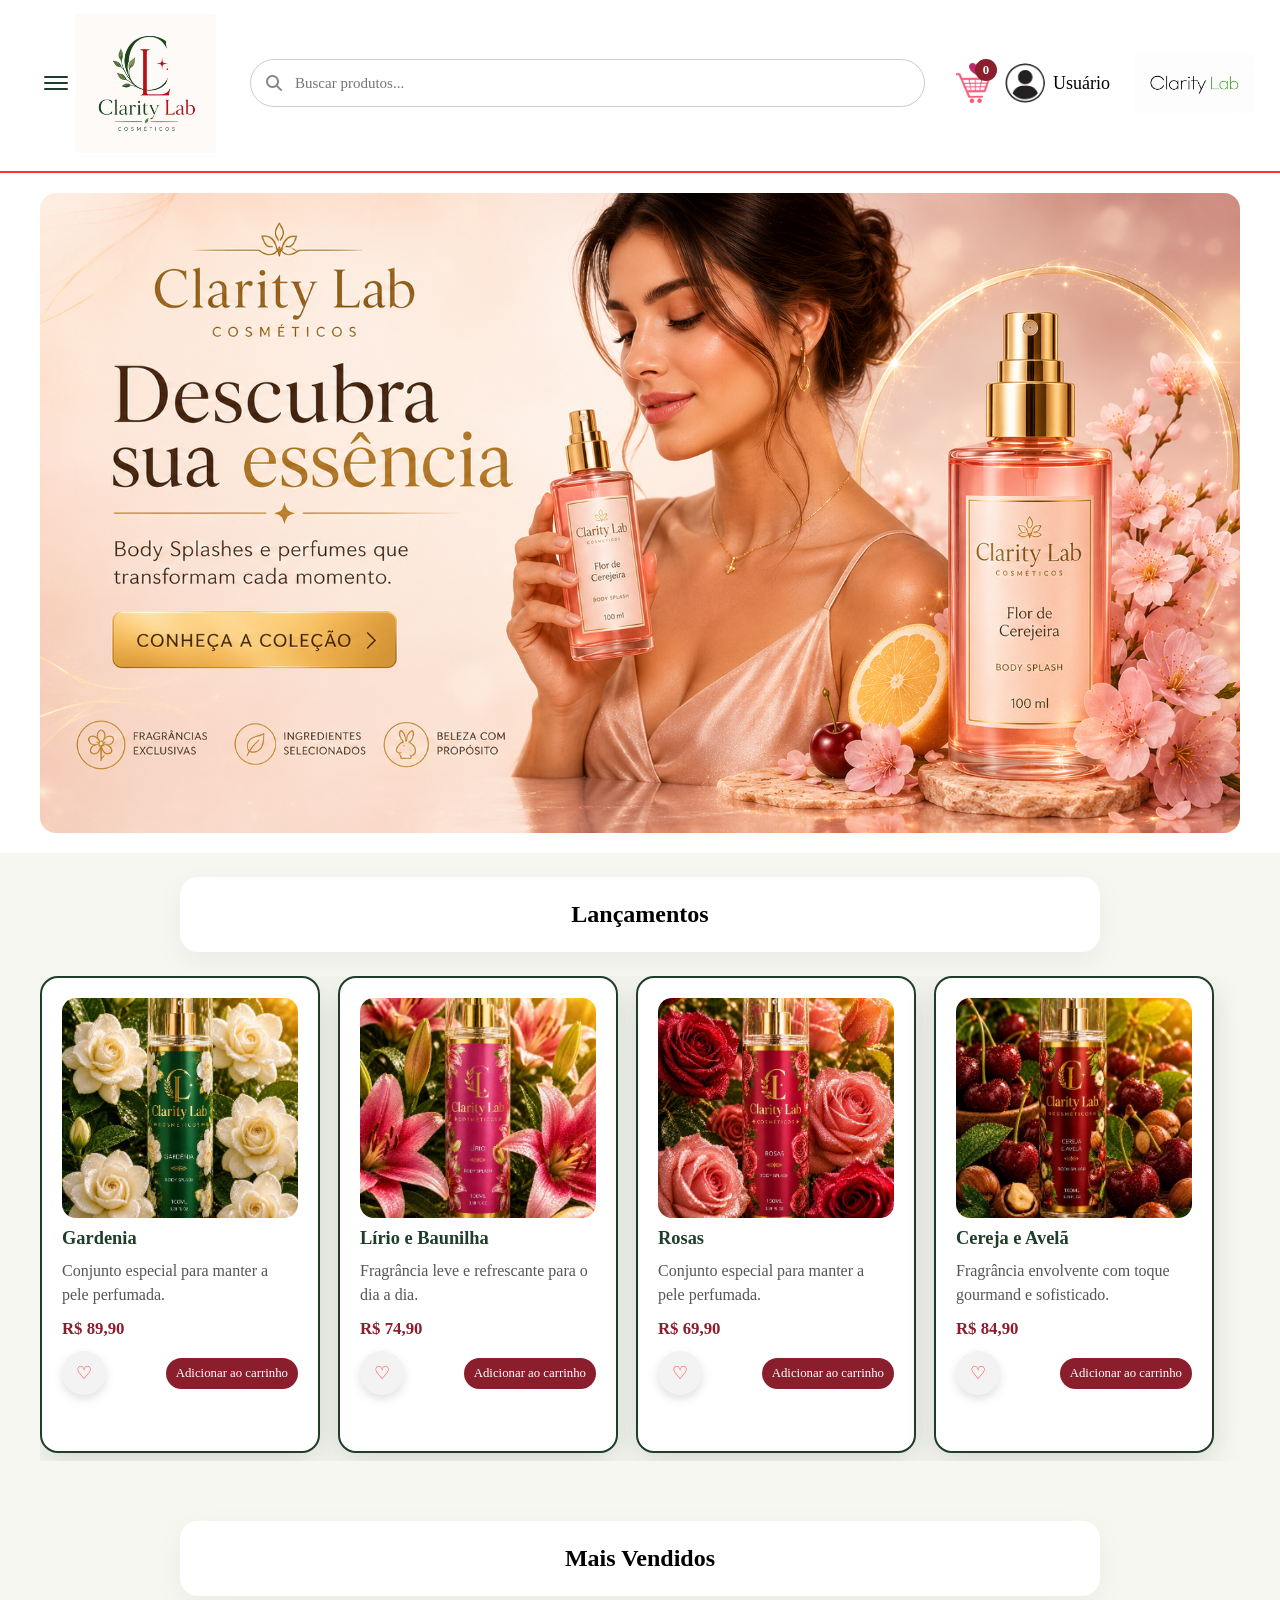
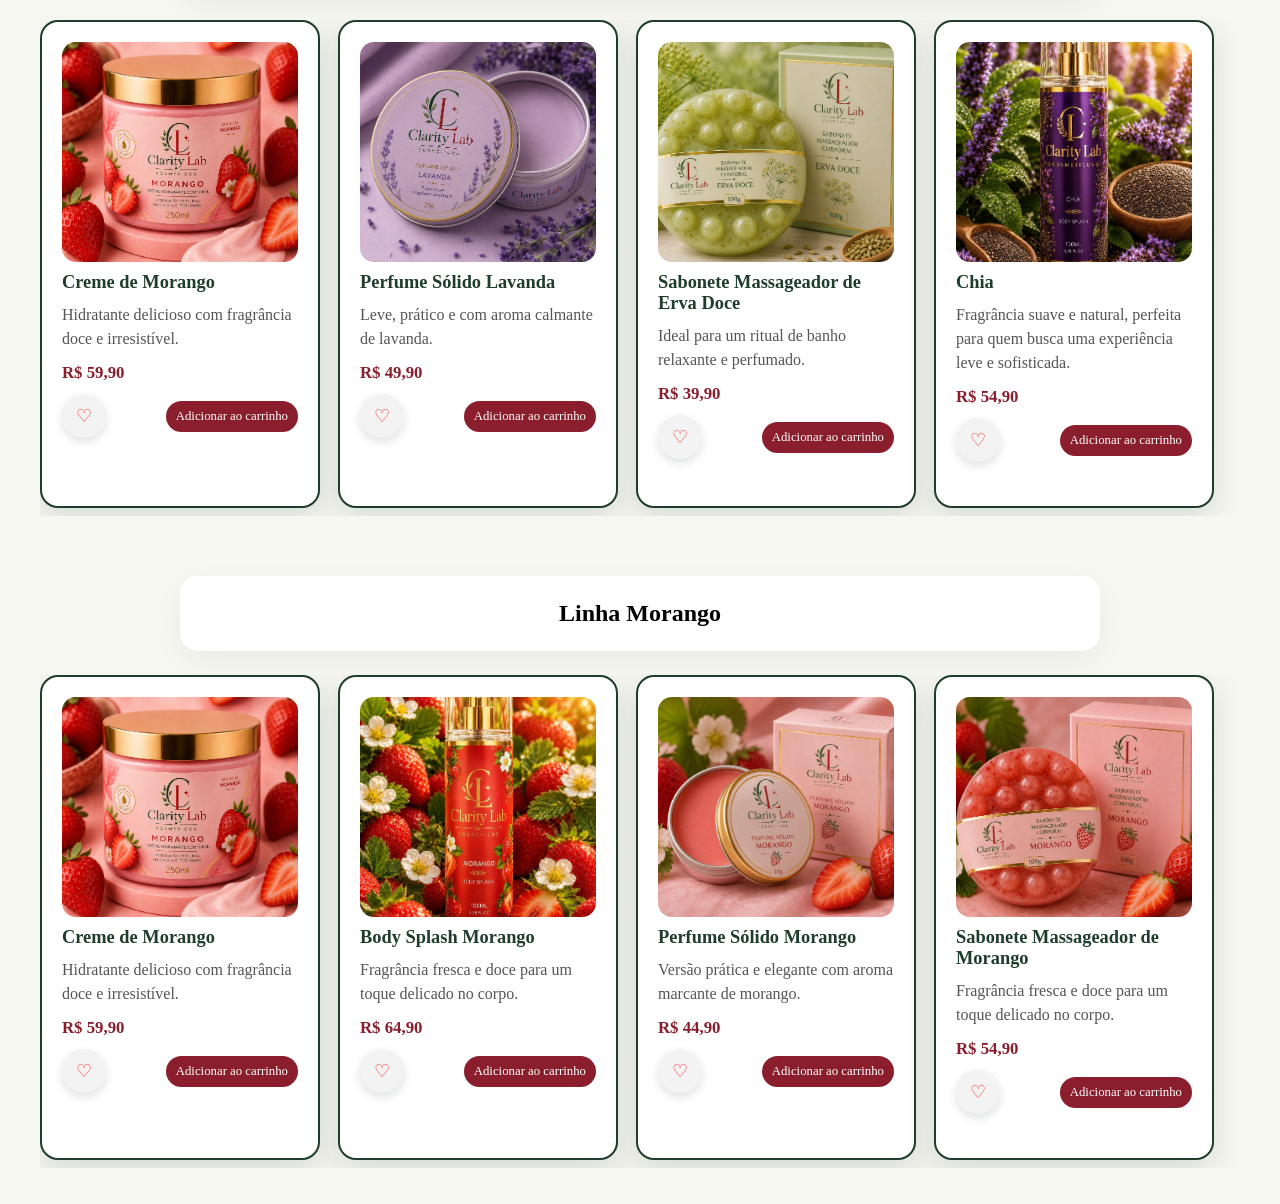
==== index.html @ f480bcc3 "Projeto Integrador 1 Ano do Ensino Medio integrado ao Técnico em Informatica" ====
<!DOCTYPE html>
<html lang="pt-br">
<head>
    <meta charset="UTF-8">
    <meta name="viewport" content="width=device-width, initial-scale=1.0">
    <title>Clarity Lab</title>
    <link rel="stylesheet" href="assets/css/style.css">
    <link rel="stylesheet" href="https://cdnjs.cloudflare.com/ajax/libs/font-awesome/6.5.2/css/all.min.css">
</head>
<body>

    <header class="site-header">
        <div class="header-main">
            <button class="menu-toggle" type="button" aria-label="Abrir menu" aria-expanded="false">
                <span></span>
                <span></span>
                <span></span>
            </button>

            <a class="logo" href="#">
                <img src="assets/images/Mídia.jpeg" alt="Logo">
            </a>

            <div class="busca">
                <i class="fa-solid fa-magnifying-glass"></i>
                <input id="searchInput" type="search" placeholder="Buscar produtos...">
            </div>

            <div class="header-actions">
                <div class="carrinho">
                    <img src="assets/images/carrinho.png" alt="Carrinho">
                </div>

                <button class="usuario" id="userButton" type="button" aria-label="Configurar conta do usuário">
                    <img src="assets/images/Úsuario.webp" alt="Usuário">
                    <span id="userName">Usuário</span>
                </button>
            </div>
            <div class="Marca-da-agua">
            <img src="assets/images/logo 3.png" alt="Marca da água">
        </div>
        </div>

        

        <nav class="menu-mobile" id="menu-mobile">
            <a href="index.html">Início</a>
            <a href="BodySplash.html">Body Splashs</a>
            <a href="cremes.html">Cremes</a>
            <a href="sabonetes.html">Sabonetes</a>
            <a href="kits.html">Kits</a>
            <a href="favoritos.html">Favoritos</a>
            <a href="sobre.html">Sobre</a>
        </nav>
    </header>

    <script src="assets/js/cart.js"></script>
    <script src="assets/js/search.js"></script>
    <script>
        const toggleButton = document.querySelector('.menu-toggle');
        const mobileMenu = document.querySelector('.menu-mobile');

        if (toggleButton && mobileMenu) {
            toggleButton.addEventListener('click', () => {
                const isOpen = mobileMenu.classList.toggle('open');
                toggleButton.setAttribute('aria-expanded', isOpen);
            });
        }

        const userButton = document.querySelector('#userButton');
        const userName = document.querySelector('#userName');

        function loadUserName() {
            const savedName = localStorage.getItem('userName');
            if (savedName && userName) {
                userName.textContent = savedName;
            }
        }

        function updateUserName() {
            const currentName = localStorage.getItem('userName') || 'Usuário';
            const newName = prompt('Digite o nome da conta:', currentName);
            if (newName !== null) {
                const formatted = newName.trim() || 'Usuário';
                localStorage.setItem('userName', formatted);
                if (userName) {
                    userName.textContent = formatted;
                }
            }
        }

        if (userButton) {
            userButton.addEventListener('click', updateUserName);
        }

        loadUserName();
    </script>

    <main>

   <!--Banner-->

   <section class="perfumaria-banner">
        <img src="assets/images/banner.png" alt="banner">

    </section>
    <section class="category-section">
        <div class="category-card">
            <h1>Lançamentos</h1>
        </div>
        <div class="products-grid">
            <article class="product-card">
                <img src="assets/images/Gardenia.jpg" alt="Gardenia" />
                <h2>Gardenia</h2>
                <p>Conjunto especial para manter a pele perfumada.</p>
                <span class="product-price">R$ 89,90</span>
                <div class="product-actions">
                    <button class="favorite-btn" type="button" aria-label="Favoritar Gardenia">♡</button>
                    <button class="add-to-cart-btn" type="button">Adicionar ao carrinho</button>
                </div>
            </article>
            <article class="product-card">
                <img src="assets/images/LirioBaunilha.jpg" alt="Lírio e Baunilha" />
                <h2>Lírio e Baunilha</h2>
                <p>Fragrância leve e refrescante para o dia a dia.</p>
                <span class="product-price">R$ 74,90</span>
                <div class="product-actions">
                    <button class="favorite-btn" type="button" aria-label="Favoritar Lírio e Baunilha">♡</button>
                    <button class="add-to-cart-btn" type="button">Adicionar ao carrinho</button>
                </div>
            </article>
            <article class="product-card">
                <img src="assets/images/Rosas.jpg" alt="Rosas" />
                <h2>Rosas</h2>
                <p>Conjunto especial para manter a pele perfumada.</p>
                <span class="product-price">R$ 69,90</span>
                <div class="product-actions">
                    <button class="favorite-btn" type="button" aria-label="Favoritar Rosas">♡</button>
                    <button class="add-to-cart-btn" type="button">Adicionar ao carrinho</button>
                </div>
            </article>
            <article class="product-card">
                <img src="assets/images/CerejaAvela.jpg" alt="Cereja e Avelã" />
                <h2>Cereja e Avelã</h2>
                <p>Fragrância envolvente com toque gourmand e sofisticado.</p>
                <span class="product-price">R$ 84,90</span>
                <div class="product-actions">
                    <button class="favorite-btn" type="button" aria-label="Favoritar Cereja e Avelã">♡</button>
                    <button class="add-to-cart-btn" type="button">Adicionar ao carrinho</button>
                </div>
            </article>

        </div>
    </section>
    <section class="category-section">
        <div class="category-card">
            <h1>Mais Vendidos</h1>
        </div>
        <div class="products-grid mais-vendidos-grid">
            <article class="product-card">
                <img src="assets/images/CremeMorango.png" alt="Creme de Morango" />
                <h2>Creme de Morango</h2>
                <p>Hidratante delicioso com fragrância doce e irresistível.</p>
                <span class="product-price">R$ 59,90</span>
                <div class="product-actions">
                    <button class="favorite-btn" type="button" aria-label="Favoritar Creme de Morango">♡</button>
                    <button class="add-to-cart-btn" type="button">Adicionar ao carrinho</button>
                </div>
            </article>
            <article class="product-card">
                <img src="assets/images/PerfumeSolido.png" alt="Perfume Sólido Lavanda" />
                <h2>Perfume Sólido Lavanda</h2>
                <p>Leve, prático e com aroma calmante de lavanda.</p>
                <span class="product-price">R$ 49,90</span>
                <div class="product-actions">
                    <button class="favorite-btn" type="button" aria-label="Favoritar Perfume Sólido Lavanda">♡</button>
                    <button class="add-to-cart-btn" type="button">Adicionar ao carrinho</button>
                </div>
            </article>
            <article class="product-card">
                <img src="assets/images/SaboneteMassageador.png" alt="Sabonete Massageador de Erva Doce" />
                <h2>Sabonete Massageador de Erva Doce</h2>
                <p>Ideal para um ritual de banho relaxante e perfumado.</p>
                <span class="product-price">R$ 39,90</span>
                <div class="product-actions">
                    <button class="favorite-btn" type="button" aria-label="Favoritar Sabonete Massageador de Erva Doce">♡</button>
                    <button class="add-to-cart-btn" type="button">Adicionar ao carrinho</button>
                </div>
            </article>
            <article class="product-card">
                <img src="assets/images/Chia.jpg" alt="Chia" />
                <h2>Chia</h2>
                <p>Fragrância suave e natural, perfeita para quem busca uma experiência leve e sofisticada.</p>
                <span class="product-price">R$ 54,90</span>
                <div class="product-actions">
                    <button class="favorite-btn" type="button" aria-label="Favoritar Chia">♡</button>
                    <button class="add-to-cart-btn" type="button">Adicionar ao carrinho</button>
                </div>
            </article>
        </div>
    </section>
    <section class="category-section">
        <div class="category-card">
            <h1>Linha Morango</h1>
        </div>
        <div class="products-grid mais-vendidos-grid">
            <article class="product-card">
                <img src="assets/images/CremeMorango.png" alt="Creme de Morango" />
                <h2>Creme de Morango</h2>
                <p>Hidratante delicioso com fragrância doce e irresistível.</p>
                <span class="product-price">R$ 59,90</span>
                <div class="product-actions">
                    <button class="favorite-btn" type="button" aria-label="Favoritar Creme de Morango">♡</button>
                    <button class="add-to-cart-btn" type="button">Adicionar ao carrinho</button>
                </div>
            </article>
            <article class="product-card">
                <img src="assets/images/BodySplashMorango.jpg" alt="Body Splash Morango" />
                <h2>Body Splash Morango</h2>
                <p>Fragrância fresca e doce para um toque delicado no corpo.</p>
                <span class="product-price">R$ 64,90</span>
                <div class="product-actions">
                    <button class="favorite-btn" type="button" aria-label="Favoritar Body Splash Morango">♡</button>
                    <button class="add-to-cart-btn" type="button">Adicionar ao carrinho</button>
                </div>
            </article>
            <article class="product-card">
                <img src="assets/images/PerfumeSolidoMorango.png" alt="Perfume Sólido Morango" />
                <h2>Perfume Sólido Morango</h2>
                <p>Versão prática e elegante com aroma marcante de morango.</p>
                <span class="product-price">R$ 44,90</span>
                <div class="product-actions">
                    <button class="favorite-btn" type="button" aria-label="Favoritar Perfume Sólido Morango">♡</button>
                    <button class="add-to-cart-btn" type="button">Adicionar ao carrinho</button>
                </div>
            </article>
            <article class="product-card">
                <img src="assets/images/SaboneteMassageadorMorango.png" alt="Sabonete Massageador de Morango" />
                <h2>Sabonete Massageador de Morango</h2>
                <p>Fragrância fresca e doce para um toque delicado no corpo.</p>
                <span class="product-price">R$ 54,90</span>
                <div class="product-actions">
                    <button class="favorite-btn" type="button" aria-label="Favoritar Sabonete Massageador de Morango">♡</button>
                    <button class="add-to-cart-btn" type="button">Adicionar ao carrinho</button>
                </div>
            </article>
        </div>
    </section>
    </main>

    <script>
        const favoriteButtons = document.querySelectorAll('.favorite-btn');
        const favoriteProducts = JSON.parse(localStorage.getItem('favorites') || '[]');

        function saveFavorites() {
            localStorage.setItem('favorites', JSON.stringify(favoriteProducts));
        }

        favoriteButtons.forEach(button => {
            const productCard = button.closest('.product-card');
            const name = productCard?.querySelector('h2')?.textContent?.trim() || '';
            const description = productCard?.querySelector('p')?.textContent?.trim() || '';
            const image = productCard?.querySelector('img')?.getAttribute('src') || '';

            if (favoriteProducts.some(item => item.name === name)) {
                button.classList.add('active');
                button.textContent = '♥';
            }

            button.addEventListener('click', (event) => {
                event.preventDefault();

                const isActive = button.classList.toggle('active');
                button.textContent = isActive ? '♥' : '♡';
                button.setAttribute('aria-pressed', String(isActive));

                if (isActive) {
                    if (!favoriteProducts.some(item => item.name === name)) {
                        favoriteProducts.push({ name, description, image });
                    }
                } else {
                    const index = favoriteProducts.findIndex(item => item.name === name);
                    if (index !== -1) {
                        favoriteProducts.splice(index, 1);
                    }
                }

                saveFavorites();
            });
        });
    </script>
</body>
</html>
---- assets/css/style.css ----
* {
    margin: 0;
    padding: 0;
    box-sizing: border-box;
    font-family: Georgia, serif;
}

body {
    background-color: #fff;
    position: relative;
}

.site-header {
    display: flex;
    flex-direction: column;
    padding: 14px 20px 18px;
    border-bottom: 2px solid #fa3333;
    gap: 12px;
    width: 100%;
    max-width: none;
    margin: 0;
}

/* make header positioning available for mobile menu */
.site-header {
    position: relative;
}

.header-main {
    display: flex;
    align-items: center;
    justify-content: space-between;
    gap: 16px;
    width: 100%;
    flex-wrap: nowrap;
    padding: 0 6px 0 56px;
    position: relative;
}

.menu-toggle {
    display: flex;
    flex-direction: column;
    justify-content: center;
    gap: 4px;
    border: 0;
    background: transparent;
    cursor: pointer;
    padding: 8px;
    z-index: 120;
    position: absolute;
    left: 16px;
    top: 50%;
    transform: translateY(-50%);
}

.menu-toggle span {
    width: 24px;
    height: 2px;
    background-color: #1F3D2B !important;
    border-radius: 2px;
}

/* Mobile menu panel */
.menu-mobile {
    display: none;
    position: absolute;
    left: 16px;
    top: 100%;
    background: #fff;
    box-shadow: 0 6px 18px rgba(0,0,0,0.08);
    border-radius: 8px;
    padding: 10px 12px;
    z-index: 220;
    min-width: 160px;
}

.menu-mobile a {
    padding: 8px 6px;
    color: #222;
}

.menu-mobile.open {
    display: flex;
    flex-direction: column;
}

.logo {
    flex: 0 0 auto;
    display: inline-flex;
    align-items: center;
    justify-content: flex-start;
    margin: 0 6px 0 0;
    padding: 0;
}

a.logo {
    text-decoration: none;
}

.logo img {
    width: 140px;
    height: auto;
    display: block;
    line-height: 0;
}

.busca {
    flex: 1 1 0;
    max-width: 700px;
    min-width: 260px;
    position: relative;
    margin: 0 12px;
}

.busca i {
    position: absolute;
    left: 16px;
    top: 50%;
    transform: translateY(-50%);
    color: #888;
    font-size: 16px;
    pointer-events: none;
}

.busca input {
    width: 100%;
    padding: 12px 44px;
    border: 1px solid #ccc;
    border-radius: 30px;
    font-size: 15px;
    height: 48px;
}

.header-actions {
    display: flex;
    align-items: center;
    gap: 12px;
    margin-left: auto;
}

.usuario {
    display: flex;
    align-items: center;
    gap: 8px;
    font-size: 18px;
    white-space: nowrap;
    border: none;
    background: transparent;
    cursor: pointer;
    padding: 0;
}

.usuario img {
    width: 40px;
    height: 40px;
    border-radius: 50%;
    object-fit: cover;
}

.usuario:hover,
.usuario:focus-visible {
    opacity: 0.9;
}

.carrinho {
    display: flex;
    align-items: center;
    border: none;
    background: transparent;
    cursor: pointer;
    position: relative;
}

.carrinho img {
    width: 40px;
    height: 40px;
    object-fit: contain;
}

.Marca-da-agua {
    display: flex;
    justify-content: flex-end;
    align-items: center;
    margin-left: 8px;
}

.Marca-da-agua img {
    width: 120px;
    height: auto;
}

.menu-mobile {
    display: none;
    flex-direction: column;
    gap: 8px;
    padding: 8px 0 0;
}

.menu-mobile a {
    text-decoration: none;
    color: #222;
    font-size: 15px;
    padding: 6px 0;
}

.menu-mobile.open {
    display: flex;
}

.perfumaria-banner {
    width: 100%;
    display: flex;
    justify-content: center;
    padding: 20px 0;
}

.perfumaria-banner img {
    width: min(100%, 1200px);
    height: auto;
    display: block;
    border-radius: 16px;
}

.category-section {
    display: flex;
    flex-direction: column;
    align-items: center;
    justify-content: center;
    padding: 24px 16px 36px;
    background: #f7f7f2;
}

.category-card {
    width: 100%;
    max-width: 920px;
    padding: 24px 30px;
    background: #fff;
    border-radius: 18px;
    box-shadow: 0 10px 30px rgba(0, 0, 0, 0.05);
    text-align: center;
}

.image-slot {
    width: 100%;
    margin-top: 24px;
    display: flex;
    justify-content: center;
}

.image-slot-box {
    width: 100%;
    max-width: 560px;
    min-height: 360px;
    border-radius: 18px;
    border: 2px dashed #ccc;
    background: #f7f7f2;
    display: flex;
    align-items: center;
    justify-content: center;
    color: #666;
    padding: 24px;
    font-size: 1rem;
    line-height: 1.4;
}

.products-grid {
    width: 100%;
    max-width: 1200px;
    display: flex;
    flex-wrap: nowrap;
    gap: 18px;
    margin-top: 24px;
    overflow-x: auto;
    padding-bottom: 8px;
}

.products-grid::-webkit-scrollbar {
    height: 8px;
}

.products-grid::-webkit-scrollbar-thumb {
    background: rgba(31, 61, 43, 0.4);
    border-radius: 999px;
}

.product-card {
    min-width: 260px;
    flex: 0 0 280px;
    padding: 20px 20px 56px;
    background: #ffffff;
    border-radius: 18px;
    border: 2px solid #1F3D2B;
    box-shadow: 0 10px 30px rgba(31, 61, 43, 0.15);
    display: flex;
    flex-direction: column;
    gap: 10px;
    position: relative;
}

.product-card img {
    width: 100%;
    height: 220px;
    object-fit: cover;
    border-radius: 14px;
}

.product-card h2 {
    font-size: 1.15rem;
    color: #1F3D2B;
    margin: 0;
}

.product-card p {
    margin: 0;
    color: #555;
    line-height: 1.5;
}

.product-price {
    font-size: 1.05rem;
    font-weight: 700;
    color: #8B1E2D;
    margin-top: 2px;
}

.product-actions {
    display: flex;
    align-items: center;
    justify-content: space-between;
    gap: 8px;
    margin-top: 2px;
}

.mais-vendidos-grid .product-card {
    padding: 20px 20px 44px;
}

.mais-vendidos-grid .product-actions {
    margin-top: 1px;
}

.body-splash-grid,
.category-products-grid {
    display: grid;
    grid-template-columns: repeat(2, minmax(0, 1fr));
    gap: 20px;
    flex-wrap: nowrap;
    overflow-x: visible;
    max-width: 900px;
    margin: 24px auto 0;
}

.body-splash-grid .product-card,
.category-products-grid .product-card {
    min-width: 0;
    flex: 1 1 0;
    width: 100%;
}

.category-products-grid .empty-state {
    grid-column: 1 / -1;
}

.add-to-cart-btn {
    padding: 8px 10px;
    border: none;
    border-radius: 999px;
    background: #8B1E2D;
    color: #fff;
    font-size: 0.8rem;
    cursor: pointer;
    transition: background-color 0.2s ease;
}

.add-to-cart-btn:hover {
    background: #a32436;
}

.favorite-btn {
    width: 44px;
    height: 44px;
    border: none;
    border-radius: 50%;
    background: #f3f3f3;
    color: #fa3333;
    font-size: 1.15rem;
    cursor: pointer;
    display: inline-flex;
    align-items: center;
    justify-content: center;
    box-shadow: 0 4px 10px rgba(31, 61, 43, 0.15);
    transition: transform 0.2s ease, background-color 0.2s ease, color 0.2s ease;
}

.favorite-btn:hover {
    transform: scale(1.08);
}

.favorite-btn.active {
    background-color: #1F3D2B;
    color: #fff;
    box-shadow: 0 4px 12px rgba(31, 61, 43, 0.25);
}

.empty-state {
    width: 100%;
    text-align: center;
    padding: 24px;
    color: #555;
}

.carrinho {
    position: relative;
    display: inline-flex;
    align-items: center;
    justify-content: center;
}

.cart-count {
    position: absolute;
    top: -4px;
    right: -4px;
    min-width: 22px;
    height: 22px;
    padding: 0 6px;
    border-radius: 999px;
    background: #8B1E2D;
    color: #fff;
    font-size: 0.8rem;
    display: inline-flex;
    align-items: center;
    justify-content: center;
    font-weight: 700;
}

.cart-drawer {
    position: fixed;
    inset: 0;
    z-index: 400;
    pointer-events: none;
}

.cart-drawer.open {
    pointer-events: auto;
}

.cart-drawer__overlay {
    position: absolute;
    inset: 0;
    background: rgba(0, 0, 0, 0.35);
    opacity: 0;
    transition: opacity 0.2s ease;
}

.cart-drawer.open .cart-drawer__overlay {
    opacity: 1;
}

.cart-drawer__panel {
    position: absolute;
    top: 0;
    right: 0;
    height: 100%;
    width: min(92vw, 430px);
    background: #fff;
    box-shadow: -12px 0 32px rgba(0, 0, 0, 0.15);
    display: flex;
    flex-direction: column;
    transform: translateX(100%);
    transition: transform 0.25s ease;
}

.cart-drawer.open .cart-drawer__panel {
    transform: translateX(0);
}

.cart-drawer__header,
.cart-drawer__footer {
    padding: 18px 20px;
    border-bottom: 1px solid #eee;
    display: flex;
    align-items: center;
    justify-content: space-between;
    gap: 12px;
}

.cart-drawer__footer {
    border-top: 1px solid #eee;
    border-bottom: none;
    margin-top: auto;
    flex-direction: column;
    align-items: stretch;
}

.cart-close-btn,
.cart-remove-btn,
.cart-qty-btn {
    border: none;
    background: transparent;
    cursor: pointer;
}

.cart-close-btn {
    font-size: 1.7rem;
    line-height: 1;
    color: #8B1E2D;
}

.cart-items {
    padding: 16px 20px 20px;
    overflow-y: auto;
    display: flex;
    flex-direction: column;
    gap: 14px;
}

.cart-item {
    display: flex;
    gap: 12px;
    padding: 12px;
    border-radius: 12px;
    border: 1px solid #e8e8e8;
    background: #fafafa;
}

.cart-item img {
    width: 80px;
    height: 80px;
    object-fit: cover;
    border-radius: 10px;
}

.cart-item__content {
    flex: 1;
    display: flex;
    flex-direction: column;
    gap: 8px;
}

.cart-item__top,
.cart-item__footer {
    display: flex;
    align-items: center;
    justify-content: space-between;
    gap: 10px;
}

.cart-item h3 {
    font-size: 0.95rem;
    color: #1F3D2B;
}

.cart-item p {
    font-size: 0.86rem;
    color: #666;
    line-height: 1.4;
}

.cart-remove-btn {
    color: #8B1E2D;
    font-size: 0.8rem;
}

.cart-quantity {
    display: inline-flex;
    align-items: center;
    gap: 8px;
    border: 1px solid #ddd;
    border-radius: 999px;
    padding: 4px 8px;
}

.cart-qty-btn {
    width: 24px;
    height: 24px;
    border-radius: 50%;
    background: #1F3D2B;
    color: #fff;
    font-size: 1rem;
}

.cart-total {
    display: flex;
    justify-content: space-between;
    align-items: center;
    font-size: 1rem;
}

.cart-checkout-btn {
    padding: 10px 14px;
    border: none;
    border-radius: 999px;
    background: #8B1E2D;
    color: #fff;
    cursor: pointer;
}

.empty-cart {
    color: #666;
    text-align: center;
    padding: 8px 0;
}

.search-no-results {
    width: 100%;
    text-align: center;
    color: #8B1E2D;
    font-weight: 700;
    margin-top: 12px;
    padding: 8px 0;
}

body.cart-open {
    overflow: hidden;
}

@media (max-width: 980px) {
    .products-grid {
        grid-template-columns: repeat(2, minmax(200px, 1fr));
    }
}

@media (max-width: 640px) {
    .products-grid {
        grid-template-columns: 1fr;
    }
}
.category-card h2 {
    font-size: 1.75rem;
    margin-bottom: 12px;
    color: #1F3D2B;
}

.category-card p {
    font-size: 1rem;
    color: #444;
    line-height: 1.6;
}

.banner-texto {
    padding: 20px 24px;
}

.banner-texto h1 {
    font-size: clamp(1.4rem, 2.3vw, 2.4rem);
    line-height: 1.2;
    color: #222;
    text-align: center;
}

@media (max-width: 980px) {
    .header-main {
        flex-wrap: nowrap;
        justify-content: space-between;
    }

    .logo {
        margin-left: 0;
    }

    .busca {
        max-width: 100%;
        min-width: 220px;
        margin: 0;
    }

    .Marca-da-agua {
        margin-left: 8px;
        justify-content: flex-end;
    }

    .menu-toggle { display: flex; }
    .busca { max-width: 520px; }
}

@media (max-width: 640px) {
    .site-header {
        padding: 14px 14px 16px;
    }

    .menu-toggle {
        display: flex;
    }

    .logo img {
        width: 140px;
    }

    .header-actions {
        margin-left: 0;
    }

    .header-main {
        gap: 10px;
        justify-content: space-between;
        flex-wrap: nowrap;
    }

    .busca {
        min-width: 0;
        flex: 1 1 auto;
        max-width: none;
    }

    .busca input {
        height: 44px;
        font-size: 14px;
    }

    .Marca-da-agua img {
        width: min(100%, 220px);
    }

    .usuario span {
        display: none;
    }

    .usuario img,
    .carrinho img {
        width: 34px;
        height: 34px;
    }

    .banner-texto {
        padding: 12px 14px;
    }

    .perfumaria-banner {
        padding: 12px 0 0;
    }
}
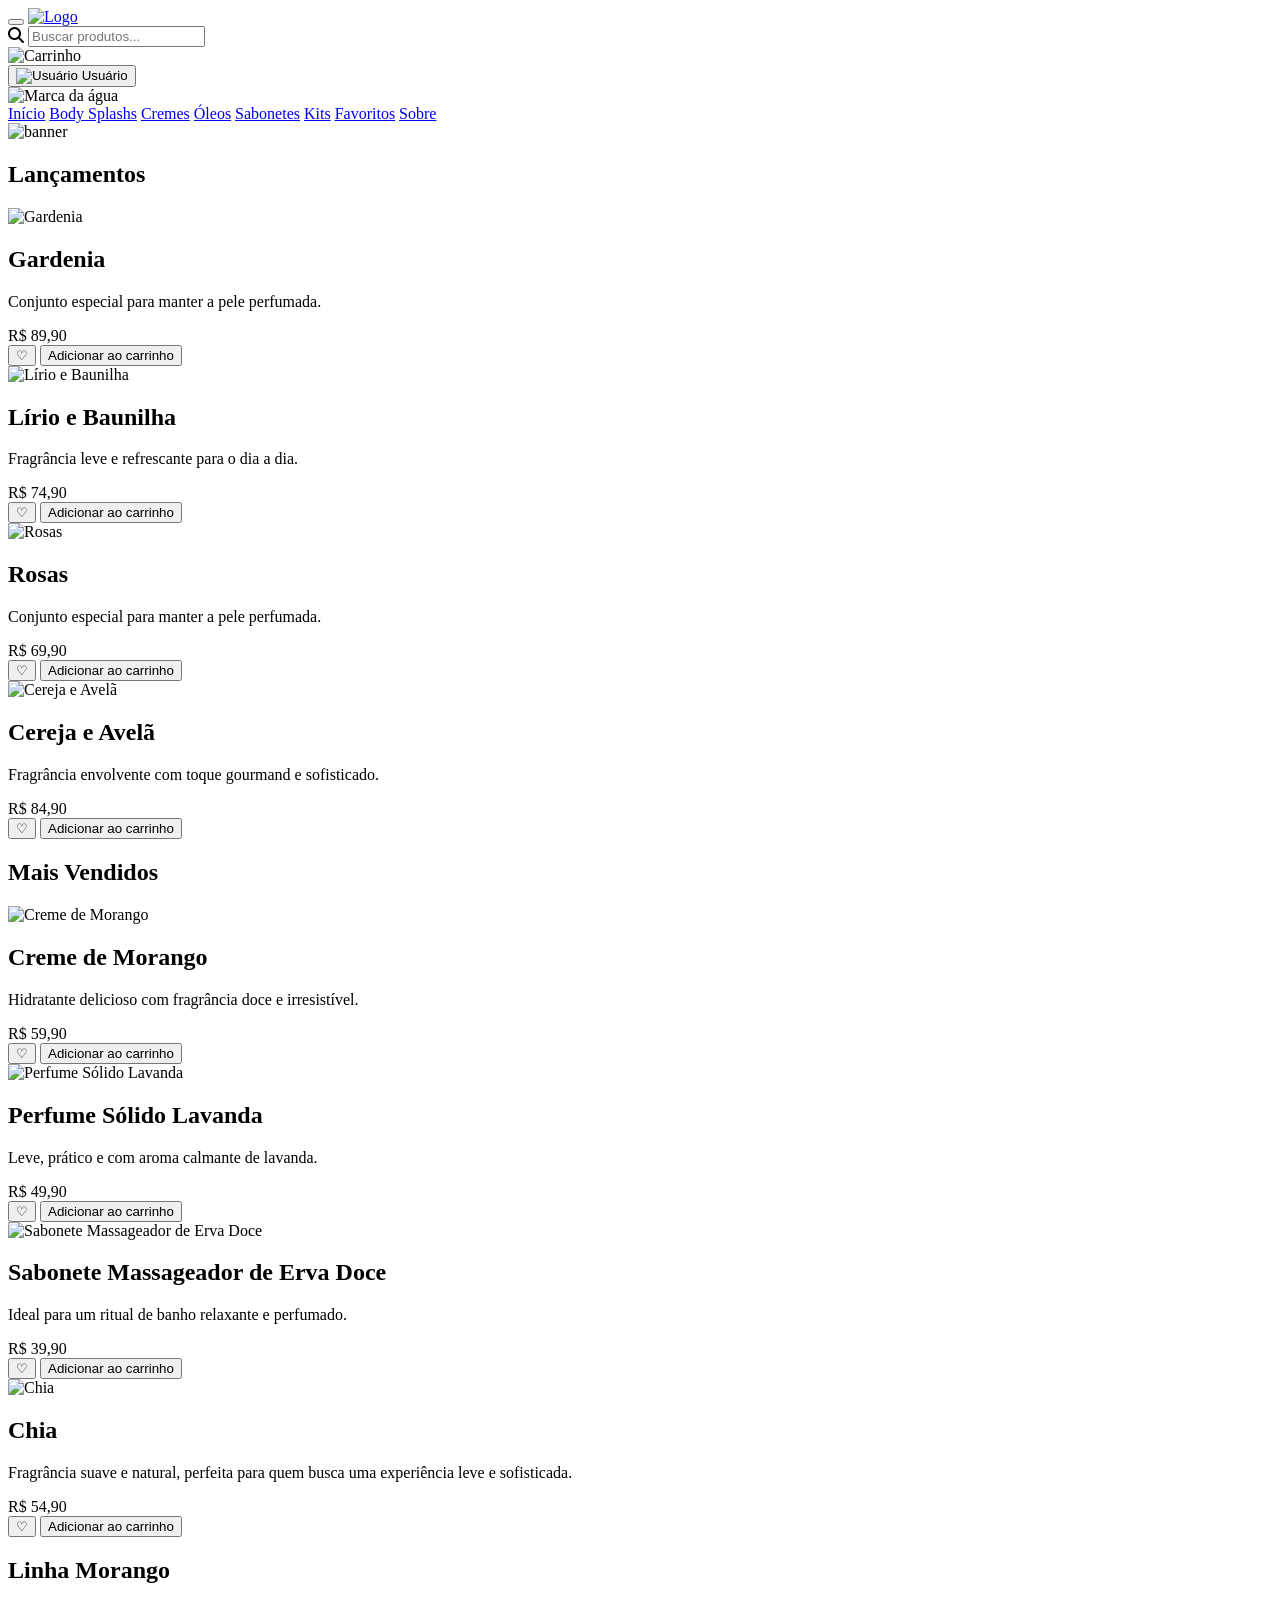
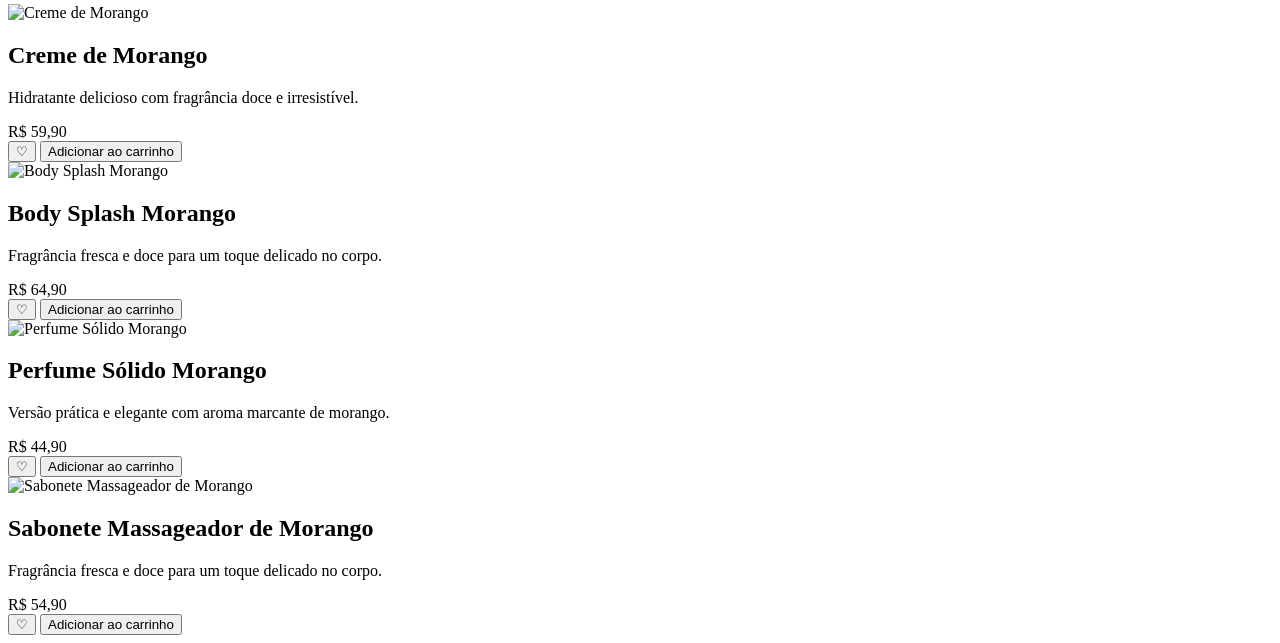
==== commit ccb125b2: "Add files via upload" ====
--- a/index.html
+++ b/index.html
@@ -1,293 +1,294 @@
-<!DOCTYPE html>
-<html lang="pt-br">
-<head>
-    <meta charset="UTF-8">
-    <meta name="viewport" content="width=device-width, initial-scale=1.0">
-    <title>Clarity Lab</title>
-    <link rel="stylesheet" href="assets/css/style.css">
-    <link rel="stylesheet" href="https://cdnjs.cloudflare.com/ajax/libs/font-awesome/6.5.2/css/all.min.css">
-</head>
-<body>
-
-    <header class="site-header">
-        <div class="header-main">
-            <button class="menu-toggle" type="button" aria-label="Abrir menu" aria-expanded="false">
-                <span></span>
-                <span></span>
-                <span></span>
-            </button>
-
-            <a class="logo" href="#">
-                <img src="assets/images/Mídia.jpeg" alt="Logo">
-            </a>
-
-            <div class="busca">
-                <i class="fa-solid fa-magnifying-glass"></i>
-                <input id="searchInput" type="search" placeholder="Buscar produtos...">
-            </div>
-
-            <div class="header-actions">
-                <div class="carrinho">
-                    <img src="assets/images/carrinho.png" alt="Carrinho">
-                </div>
-
-                <button class="usuario" id="userButton" type="button" aria-label="Configurar conta do usuário">
-                    <img src="assets/images/Úsuario.webp" alt="Usuário">
-                    <span id="userName">Usuário</span>
-                </button>
-            </div>
-            <div class="Marca-da-agua">
-            <img src="assets/images/logo 3.png" alt="Marca da água">
-        </div>
-        </div>
-
-        
-
-        <nav class="menu-mobile" id="menu-mobile">
-            <a href="index.html">Início</a>
-            <a href="BodySplash.html">Body Splashs</a>
-            <a href="cremes.html">Cremes</a>
-            <a href="sabonetes.html">Sabonetes</a>
-            <a href="kits.html">Kits</a>
-            <a href="favoritos.html">Favoritos</a>
-            <a href="sobre.html">Sobre</a>
-        </nav>
-    </header>
-
-    <script src="assets/js/cart.js"></script>
-    <script src="assets/js/search.js"></script>
-    <script>
-        const toggleButton = document.querySelector('.menu-toggle');
-        const mobileMenu = document.querySelector('.menu-mobile');
-
-        if (toggleButton && mobileMenu) {
-            toggleButton.addEventListener('click', () => {
-                const isOpen = mobileMenu.classList.toggle('open');
-                toggleButton.setAttribute('aria-expanded', isOpen);
-            });
-        }
-
-        const userButton = document.querySelector('#userButton');
-        const userName = document.querySelector('#userName');
-
-        function loadUserName() {
-            const savedName = localStorage.getItem('userName');
-            if (savedName && userName) {
-                userName.textContent = savedName;
-            }
-        }
-
-        function updateUserName() {
-            const currentName = localStorage.getItem('userName') || 'Usuário';
-            const newName = prompt('Digite o nome da conta:', currentName);
-            if (newName !== null) {
-                const formatted = newName.trim() || 'Usuário';
-                localStorage.setItem('userName', formatted);
-                if (userName) {
-                    userName.textContent = formatted;
-                }
-            }
-        }
-
-        if (userButton) {
-            userButton.addEventListener('click', updateUserName);
-        }
-
-        loadUserName();
-    </script>
-
-    <main>
-
-   <!--Banner-->
-
-   <section class="perfumaria-banner">
-        <img src="assets/images/banner.png" alt="banner">
-
-    </section>
-    <section class="category-section">
-        <div class="category-card">
-            <h1>Lançamentos</h1>
-        </div>
-        <div class="products-grid">
-            <article class="product-card">
-                <img src="assets/images/Gardenia.jpg" alt="Gardenia" />
-                <h2>Gardenia</h2>
-                <p>Conjunto especial para manter a pele perfumada.</p>
-                <span class="product-price">R$ 89,90</span>
-                <div class="product-actions">
-                    <button class="favorite-btn" type="button" aria-label="Favoritar Gardenia">♡</button>
-                    <button class="add-to-cart-btn" type="button">Adicionar ao carrinho</button>
-                </div>
-            </article>
-            <article class="product-card">
-                <img src="assets/images/LirioBaunilha.jpg" alt="Lírio e Baunilha" />
-                <h2>Lírio e Baunilha</h2>
-                <p>Fragrância leve e refrescante para o dia a dia.</p>
-                <span class="product-price">R$ 74,90</span>
-                <div class="product-actions">
-                    <button class="favorite-btn" type="button" aria-label="Favoritar Lírio e Baunilha">♡</button>
-                    <button class="add-to-cart-btn" type="button">Adicionar ao carrinho</button>
-                </div>
-            </article>
-            <article class="product-card">
-                <img src="assets/images/Rosas.jpg" alt="Rosas" />
-                <h2>Rosas</h2>
-                <p>Conjunto especial para manter a pele perfumada.</p>
-                <span class="product-price">R$ 69,90</span>
-                <div class="product-actions">
-                    <button class="favorite-btn" type="button" aria-label="Favoritar Rosas">♡</button>
-                    <button class="add-to-cart-btn" type="button">Adicionar ao carrinho</button>
-                </div>
-            </article>
-            <article class="product-card">
-                <img src="assets/images/CerejaAvela.jpg" alt="Cereja e Avelã" />
-                <h2>Cereja e Avelã</h2>
-                <p>Fragrância envolvente com toque gourmand e sofisticado.</p>
-                <span class="product-price">R$ 84,90</span>
-                <div class="product-actions">
-                    <button class="favorite-btn" type="button" aria-label="Favoritar Cereja e Avelã">♡</button>
-                    <button class="add-to-cart-btn" type="button">Adicionar ao carrinho</button>
-                </div>
-            </article>
-
-        </div>
-    </section>
-    <section class="category-section">
-        <div class="category-card">
-            <h1>Mais Vendidos</h1>
-        </div>
-        <div class="products-grid mais-vendidos-grid">
-            <article class="product-card">
-                <img src="assets/images/CremeMorango.png" alt="Creme de Morango" />
-                <h2>Creme de Morango</h2>
-                <p>Hidratante delicioso com fragrância doce e irresistível.</p>
-                <span class="product-price">R$ 59,90</span>
-                <div class="product-actions">
-                    <button class="favorite-btn" type="button" aria-label="Favoritar Creme de Morango">♡</button>
-                    <button class="add-to-cart-btn" type="button">Adicionar ao carrinho</button>
-                </div>
-            </article>
-            <article class="product-card">
-                <img src="assets/images/PerfumeSolido.png" alt="Perfume Sólido Lavanda" />
-                <h2>Perfume Sólido Lavanda</h2>
-                <p>Leve, prático e com aroma calmante de lavanda.</p>
-                <span class="product-price">R$ 49,90</span>
-                <div class="product-actions">
-                    <button class="favorite-btn" type="button" aria-label="Favoritar Perfume Sólido Lavanda">♡</button>
-                    <button class="add-to-cart-btn" type="button">Adicionar ao carrinho</button>
-                </div>
-            </article>
-            <article class="product-card">
-                <img src="assets/images/SaboneteMassageador.png" alt="Sabonete Massageador de Erva Doce" />
-                <h2>Sabonete Massageador de Erva Doce</h2>
-                <p>Ideal para um ritual de banho relaxante e perfumado.</p>
-                <span class="product-price">R$ 39,90</span>
-                <div class="product-actions">
-                    <button class="favorite-btn" type="button" aria-label="Favoritar Sabonete Massageador de Erva Doce">♡</button>
-                    <button class="add-to-cart-btn" type="button">Adicionar ao carrinho</button>
-                </div>
-            </article>
-            <article class="product-card">
-                <img src="assets/images/Chia.jpg" alt="Chia" />
-                <h2>Chia</h2>
-                <p>Fragrância suave e natural, perfeita para quem busca uma experiência leve e sofisticada.</p>
-                <span class="product-price">R$ 54,90</span>
-                <div class="product-actions">
-                    <button class="favorite-btn" type="button" aria-label="Favoritar Chia">♡</button>
-                    <button class="add-to-cart-btn" type="button">Adicionar ao carrinho</button>
-                </div>
-            </article>
-        </div>
-    </section>
-    <section class="category-section">
-        <div class="category-card">
-            <h1>Linha Morango</h1>
-        </div>
-        <div class="products-grid mais-vendidos-grid">
-            <article class="product-card">
-                <img src="assets/images/CremeMorango.png" alt="Creme de Morango" />
-                <h2>Creme de Morango</h2>
-                <p>Hidratante delicioso com fragrância doce e irresistível.</p>
-                <span class="product-price">R$ 59,90</span>
-                <div class="product-actions">
-                    <button class="favorite-btn" type="button" aria-label="Favoritar Creme de Morango">♡</button>
-                    <button class="add-to-cart-btn" type="button">Adicionar ao carrinho</button>
-                </div>
-            </article>
-            <article class="product-card">
-                <img src="assets/images/BodySplashMorango.jpg" alt="Body Splash Morango" />
-                <h2>Body Splash Morango</h2>
-                <p>Fragrância fresca e doce para um toque delicado no corpo.</p>
-                <span class="product-price">R$ 64,90</span>
-                <div class="product-actions">
-                    <button class="favorite-btn" type="button" aria-label="Favoritar Body Splash Morango">♡</button>
-                    <button class="add-to-cart-btn" type="button">Adicionar ao carrinho</button>
-                </div>
-            </article>
-            <article class="product-card">
-                <img src="assets/images/PerfumeSolidoMorango.png" alt="Perfume Sólido Morango" />
-                <h2>Perfume Sólido Morango</h2>
-                <p>Versão prática e elegante com aroma marcante de morango.</p>
-                <span class="product-price">R$ 44,90</span>
-                <div class="product-actions">
-                    <button class="favorite-btn" type="button" aria-label="Favoritar Perfume Sólido Morango">♡</button>
-                    <button class="add-to-cart-btn" type="button">Adicionar ao carrinho</button>
-                </div>
-            </article>
-            <article class="product-card">
-                <img src="assets/images/SaboneteMassageadorMorango.png" alt="Sabonete Massageador de Morango" />
-                <h2>Sabonete Massageador de Morango</h2>
-                <p>Fragrância fresca e doce para um toque delicado no corpo.</p>
-                <span class="product-price">R$ 54,90</span>
-                <div class="product-actions">
-                    <button class="favorite-btn" type="button" aria-label="Favoritar Sabonete Massageador de Morango">♡</button>
-                    <button class="add-to-cart-btn" type="button">Adicionar ao carrinho</button>
-                </div>
-            </article>
-        </div>
-    </section>
-    </main>
-
-    <script>
-        const favoriteButtons = document.querySelectorAll('.favorite-btn');
-        const favoriteProducts = JSON.parse(localStorage.getItem('favorites') || '[]');
-
-        function saveFavorites() {
-            localStorage.setItem('favorites', JSON.stringify(favoriteProducts));
-        }
-
-        favoriteButtons.forEach(button => {
-            const productCard = button.closest('.product-card');
-            const name = productCard?.querySelector('h2')?.textContent?.trim() || '';
-            const description = productCard?.querySelector('p')?.textContent?.trim() || '';
-            const image = productCard?.querySelector('img')?.getAttribute('src') || '';
-
-            if (favoriteProducts.some(item => item.name === name)) {
-                button.classList.add('active');
-                button.textContent = '♥';
-            }
-
-            button.addEventListener('click', (event) => {
-                event.preventDefault();
-
-                const isActive = button.classList.toggle('active');
-                button.textContent = isActive ? '♥' : '♡';
-                button.setAttribute('aria-pressed', String(isActive));
-
-                if (isActive) {
-                    if (!favoriteProducts.some(item => item.name === name)) {
-                        favoriteProducts.push({ name, description, image });
-                    }
-                } else {
-                    const index = favoriteProducts.findIndex(item => item.name === name);
-                    if (index !== -1) {
-                        favoriteProducts.splice(index, 1);
-                    }
-                }
-
-                saveFavorites();
-            });
-        });
-    </script>
-</body>
+<!DOCTYPE html>
+<html lang="pt-br">
+<head>
+    <meta charset="UTF-8">
+    <meta name="viewport" content="width=device-width, initial-scale=1.0">
+    <title>Clarity Lab</title>
+    <link rel="stylesheet" href="assets/css/style.css">
+    <link rel="stylesheet" href="https://cdnjs.cloudflare.com/ajax/libs/font-awesome/6.5.2/css/all.min.css">
+</head>
+<body>
+
+    <header class="site-header">
+        <div class="header-main">
+            <button class="menu-toggle" type="button" aria-label="Abrir menu" aria-expanded="false">
+                <span></span>
+                <span></span>
+                <span></span>
+            </button>
+
+            <a class="logo" href="#">
+                <img src="assets/images/Mídia.jpeg" alt="Logo">
+            </a>
+
+            <div class="busca">
+                <i class="fa-solid fa-magnifying-glass"></i>
+                <input id="searchInput" type="search" placeholder="Buscar produtos...">
+            </div>
+
+            <div class="header-actions">
+                <div class="carrinho">
+                    <img src="assets/images/carrinho.png" alt="Carrinho">
+                </div>
+
+                <button class="usuario" id="userButton" type="button" aria-label="Configurar conta do usuário">
+                    <img src="assets/images/Úsuario.webp" alt="Usuário">
+                    <span id="userName">Usuário</span>
+                </button>
+            </div>
+            <div class="Marca-da-agua">
+            <img src="assets/images/logo 3.png" alt="Marca da água">
+        </div>
+        </div>
+
+        
+
+        <nav class="menu-mobile" id="menu-mobile">
+            <a href="index.html">Início</a>
+            <a href="BodySplash.html">Body Splashs</a>
+            <a href="cremes.html">Cremes</a>
+            <a href="oleos.html">Óleos</a>
+            <a href="sabonetes.html">Sabonetes</a>
+            <a href="kits.html">Kits</a>
+            <a href="favoritos.html">Favoritos</a>
+            <a href="sobre.html">Sobre</a>
+        </nav>
+    </header>
+
+    <script src="assets/js/cart.js"></script>
+    <script src="assets/js/search.js"></script>
+    <script>
+        const toggleButton = document.querySelector('.menu-toggle');
+        const mobileMenu = document.querySelector('.menu-mobile');
+
+        if (toggleButton && mobileMenu) {
+            toggleButton.addEventListener('click', () => {
+                const isOpen = mobileMenu.classList.toggle('open');
+                toggleButton.setAttribute('aria-expanded', isOpen);
+            });
+        }
+
+        const userButton = document.querySelector('#userButton');
+        const userName = document.querySelector('#userName');
+
+        function loadUserName() {
+            const savedName = localStorage.getItem('userName');
+            if (savedName && userName) {
+                userName.textContent = savedName;
+            }
+        }
+
+        function updateUserName() {
+            const currentName = localStorage.getItem('userName') || 'Usuário';
+            const newName = prompt('Digite o nome da conta:', currentName);
+            if (newName !== null) {
+                const formatted = newName.trim() || 'Usuário';
+                localStorage.setItem('userName', formatted);
+                if (userName) {
+                    userName.textContent = formatted;
+                }
+            }
+        }
+
+        if (userButton) {
+            userButton.addEventListener('click', updateUserName);
+        }
+
+        loadUserName();
+    </script>
+
+    <main>
+
+   <!--Banner-->
+
+   <section class="perfumaria-banner">
+        <img src="assets/images/banner.png" alt="banner">
+
+    </section>
+    <section class="category-section">
+        <div class="category-card">
+            <h1>Lançamentos</h1>
+        </div>
+        <div class="products-grid">
+            <article class="product-card">
+                <img src="assets/images/Gardenia.jpg" alt="Gardenia" />
+                <h2>Gardenia</h2>
+                <p>Conjunto especial para manter a pele perfumada.</p>
+                <span class="product-price">R$ 89,90</span>
+                <div class="product-actions">
+                    <button class="favorite-btn" type="button" aria-label="Favoritar Gardenia">♡</button>
+                    <button class="add-to-cart-btn" type="button">Adicionar ao carrinho</button>
+                </div>
+            </article>
+            <article class="product-card">
+                <img src="assets/images/LirioBaunilha.jpg" alt="Lírio e Baunilha" />
+                <h2>Lírio e Baunilha</h2>
+                <p>Fragrância leve e refrescante para o dia a dia.</p>
+                <span class="product-price">R$ 74,90</span>
+                <div class="product-actions">
+                    <button class="favorite-btn" type="button" aria-label="Favoritar Lírio e Baunilha">♡</button>
+                    <button class="add-to-cart-btn" type="button">Adicionar ao carrinho</button>
+                </div>
+            </article>
+            <article class="product-card">
+                <img src="assets/images/Rosas.jpg" alt="Rosas" />
+                <h2>Rosas</h2>
+                <p>Conjunto especial para manter a pele perfumada.</p>
+                <span class="product-price">R$ 69,90</span>
+                <div class="product-actions">
+                    <button class="favorite-btn" type="button" aria-label="Favoritar Rosas">♡</button>
+                    <button class="add-to-cart-btn" type="button">Adicionar ao carrinho</button>
+                </div>
+            </article>
+            <article class="product-card">
+                <img src="assets/images/CerejaAvela.jpg" alt="Cereja e Avelã" />
+                <h2>Cereja e Avelã</h2>
+                <p>Fragrância envolvente com toque gourmand e sofisticado.</p>
+                <span class="product-price">R$ 84,90</span>
+                <div class="product-actions">
+                    <button class="favorite-btn" type="button" aria-label="Favoritar Cereja e Avelã">♡</button>
+                    <button class="add-to-cart-btn" type="button">Adicionar ao carrinho</button>
+                </div>
+            </article>
+
+        </div>
+    </section>
+    <section class="category-section">
+        <div class="category-card">
+            <h1>Mais Vendidos</h1>
+        </div>
+        <div class="products-grid mais-vendidos-grid">
+            <article class="product-card">
+                <img src="assets/images/CremeMorango.png" alt="Creme de Morango" />
+                <h2>Creme de Morango</h2>
+                <p>Hidratante delicioso com fragrância doce e irresistível.</p>
+                <span class="product-price">R$ 59,90</span>
+                <div class="product-actions">
+                    <button class="favorite-btn" type="button" aria-label="Favoritar Creme de Morango">♡</button>
+                    <button class="add-to-cart-btn" type="button">Adicionar ao carrinho</button>
+                </div>
+            </article>
+            <article class="product-card">
+                <img src="assets/images/PerfumeSolido.png" alt="Perfume Sólido Lavanda" />
+                <h2>Perfume Sólido Lavanda</h2>
+                <p>Leve, prático e com aroma calmante de lavanda.</p>
+                <span class="product-price">R$ 49,90</span>
+                <div class="product-actions">
+                    <button class="favorite-btn" type="button" aria-label="Favoritar Perfume Sólido Lavanda">♡</button>
+                    <button class="add-to-cart-btn" type="button">Adicionar ao carrinho</button>
+                </div>
+            </article>
+            <article class="product-card">
+                <img src="assets/images/SaboneteMassageador.png" alt="Sabonete Massageador de Erva Doce" />
+                <h2>Sabonete Massageador de Erva Doce</h2>
+                <p>Ideal para um ritual de banho relaxante e perfumado.</p>
+                <span class="product-price">R$ 39,90</span>
+                <div class="product-actions">
+                    <button class="favorite-btn" type="button" aria-label="Favoritar Sabonete Massageador de Erva Doce">♡</button>
+                    <button class="add-to-cart-btn" type="button">Adicionar ao carrinho</button>
+                </div>
+            </article>
+            <article class="product-card">
+                <img src="assets/images/Chia.jpg" alt="Chia" />
+                <h2>Chia</h2>
+                <p>Fragrância suave e natural, perfeita para quem busca uma experiência leve e sofisticada.</p>
+                <span class="product-price">R$ 54,90</span>
+                <div class="product-actions">
+                    <button class="favorite-btn" type="button" aria-label="Favoritar Chia">♡</button>
+                    <button class="add-to-cart-btn" type="button">Adicionar ao carrinho</button>
+                </div>
+            </article>
+        </div>
+    </section>
+    <section class="category-section">
+        <div class="category-card">
+            <h1>Linha Morango</h1>
+        </div>
+        <div class="products-grid mais-vendidos-grid">
+            <article class="product-card">
+                <img src="assets/images/CremeMorango.png" alt="Creme de Morango" />
+                <h2>Creme de Morango</h2>
+                <p>Hidratante delicioso com fragrância doce e irresistível.</p>
+                <span class="product-price">R$ 59,90</span>
+                <div class="product-actions">
+                    <button class="favorite-btn" type="button" aria-label="Favoritar Creme de Morango">♡</button>
+                    <button class="add-to-cart-btn" type="button">Adicionar ao carrinho</button>
+                </div>
+            </article>
+            <article class="product-card">
+                <img src="assets/images/BodySplashMorango.jpg" alt="Body Splash Morango" />
+                <h2>Body Splash Morango</h2>
+                <p>Fragrância fresca e doce para um toque delicado no corpo.</p>
+                <span class="product-price">R$ 64,90</span>
+                <div class="product-actions">
+                    <button class="favorite-btn" type="button" aria-label="Favoritar Body Splash Morango">♡</button>
+                    <button class="add-to-cart-btn" type="button">Adicionar ao carrinho</button>
+                </div>
+            </article>
+            <article class="product-card">
+                <img src="assets/images/PerfumeSolidoMorango.png" alt="Perfume Sólido Morango" />
+                <h2>Perfume Sólido Morango</h2>
+                <p>Versão prática e elegante com aroma marcante de morango.</p>
+                <span class="product-price">R$ 44,90</span>
+                <div class="product-actions">
+                    <button class="favorite-btn" type="button" aria-label="Favoritar Perfume Sólido Morango">♡</button>
+                    <button class="add-to-cart-btn" type="button">Adicionar ao carrinho</button>
+                </div>
+            </article>
+            <article class="product-card">
+                <img src="assets/images/SaboneteMassageadorMorango.png" alt="Sabonete Massageador de Morango" />
+                <h2>Sabonete Massageador de Morango</h2>
+                <p>Fragrância fresca e doce para um toque delicado no corpo.</p>
+                <span class="product-price">R$ 54,90</span>
+                <div class="product-actions">
+                    <button class="favorite-btn" type="button" aria-label="Favoritar Sabonete Massageador de Morango">♡</button>
+                    <button class="add-to-cart-btn" type="button">Adicionar ao carrinho</button>
+                </div>
+            </article>
+        </div>
+    </section>
+    </main>
+
+    <script>
+        const favoriteButtons = document.querySelectorAll('.favorite-btn');
+        const favoriteProducts = JSON.parse(localStorage.getItem('favorites') || '[]');
+
+        function saveFavorites() {
+            localStorage.setItem('favorites', JSON.stringify(favoriteProducts));
+        }
+
+        favoriteButtons.forEach(button => {
+            const productCard = button.closest('.product-card');
+            const name = productCard?.querySelector('h2')?.textContent?.trim() || '';
+            const description = productCard?.querySelector('p')?.textContent?.trim() || '';
+            const image = productCard?.querySelector('img')?.getAttribute('src') || '';
+
+            if (favoriteProducts.some(item => item.name === name)) {
+                button.classList.add('active');
+                button.textContent = '♥';
+            }
+
+            button.addEventListener('click', (event) => {
+                event.preventDefault();
+
+                const isActive = button.classList.toggle('active');
+                button.textContent = isActive ? '♥' : '♡';
+                button.setAttribute('aria-pressed', String(isActive));
+
+                if (isActive) {
+                    if (!favoriteProducts.some(item => item.name === name)) {
+                        favoriteProducts.push({ name, description, image });
+                    }
+                } else {
+                    const index = favoriteProducts.findIndex(item => item.name === name);
+                    if (index !== -1) {
+                        favoriteProducts.splice(index, 1);
+                    }
+                }
+
+                saveFavorites();
+            });
+        });
+    </script>
+</body>
 </html>
